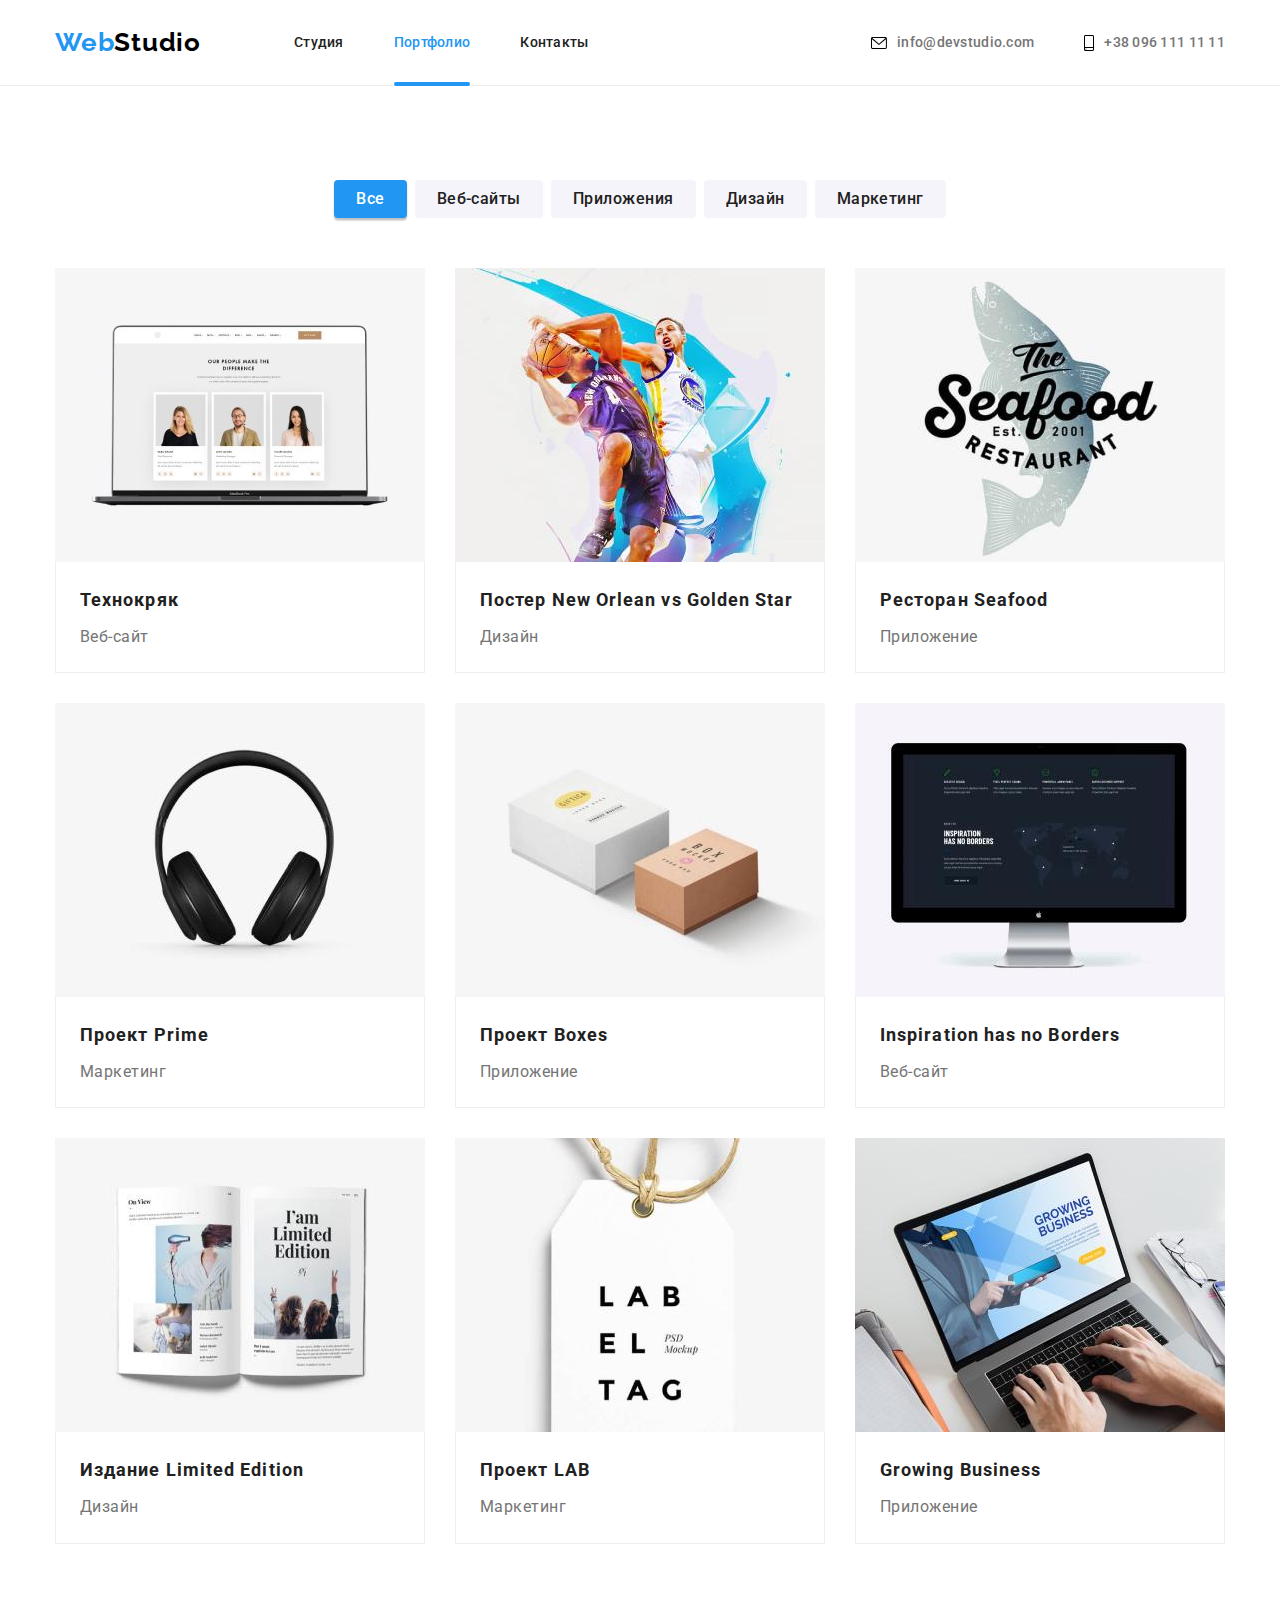
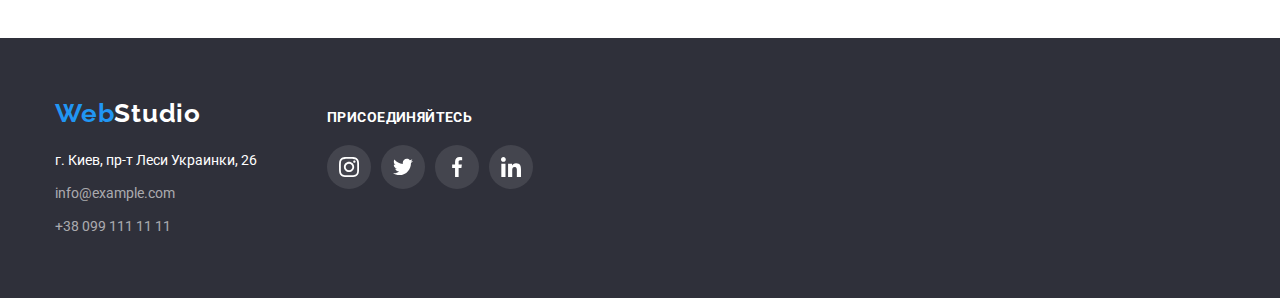
==== portfolio.html @ ec4bdf56 "копіює файли з попереднього репозиторію" ====
<!DOCTYPE html>
<html lang="ru">

<head>
  <meta charset="UTF-8" />
  <meta http-equiv="X-UA-Compatible" content="IE=edge" />
  <meta name="viewport" content="width=device-width, initial-scale=1.0" />
  <title>WebStudio</title>
  <link rel="preconnect" href="https://fonts.googleapis.com">
  <link rel="preconnect" href="https://fonts.gstatic.com" crossorigin>
  <link href="https://fonts.googleapis.com/css2?family=Raleway:wght@700&family=Roboto:wght@400;500;700;900&display=swap"
    rel="stylesheet">
  <link rel="stylesheet" href="https://cdnjs.cloudflare.com/ajax/libs/modern-normalize/1.1.0/modern-normalize.min.css">
  <link rel="stylesheet" href="./css/styles.css">

</head>

<body>
  <!-- header -->
  <header class="header">
    <div class="container">
      <a href="" class="logo link">Web<span class="header-modifier-logo">Studio</span></a>
      <nav>
        <ul class="nav list">
          <li class="list-item"><a href="./index.html" class="nav-item link">Студия</a></li>
          <li class="list-item"><a href="./portfolio.html" class="nav-item active link">Портфолио</a></li>
          <li class="list-item"><a href="" class="nav-item  link">Контакты</a></li>
        </ul>
      </nav>

      <ul class="nav-inner list">
        <li class="list-item"><a href="mailto:info@devstudio.com" class="nav-inner-item  link">
            <svg class="nav-inner-icon icon-envelope" width="16px" height="12px">
              <use href="./images/icons.svg#icon-envelope"></use>
            </svg>
            info@devstudio.com</a>
        </li>
        <li class="list-item"><a href="tel:+380961111111" class="nav-inner-item  link">
            <svg class="nav-inner-icon icon-smartphone" width="10px" height="16px">
              <use href="./images/icons.svg#icon-smartphone"></use>
            </svg>
            +38 096 111 11 11</a></li>
      </ul>
    </div>
  </header>

  <main>
    <!-- portfolio -->
    <section class="portfolio section">
      <div class="container">
        <h1 class="title visually-hidden">Портфолио</h1>
        <ul class="menu list">
          <li class="list-item"><button type="button" class="menu-button active">Все</button></li>
          <li class="list-item"><button type="button" class="menu-button">Веб-сайты</button></li>
          <li class="list-item"><button type="button" class="menu-button">Приложения</button></li>
          <li class="list-item"><button type="button" class="menu-button">Дизайн</button></li>
          <li class="list-item"><button type="button" class="menu-button">Маркетинг</button></li>
        </ul>

        <ul class="projects list">
          <li class="list-item">
            <a href="" class="project-link link">
              <div class="project-overlay-wraper">
                <img src="./images/technocrack.jpg" alt="на экране ноутбука вебсайт" width="370">
                <p class="project-overlay">Ресурс предлагает комплексные предложения с разным уровнем функционала и
                  сервисов. Все это позволит
                  посетителю получить
                  исчерпывающие сведения о компании или частном лице.</p>
              </div>
              <div class="projects-content">
                <h2 class="project-title">Технокряк</h2>
                <p class="project-paragraph">Веб-сайт</p>
              </div>
            </a>

          </li>
          <li class="list-item">
            <a href="" class="project-link link">
              <div class="project-overlay-wraper">
                <img src="./images/poster-new-orl.jpg" alt="постер с изображением баскетболистов" width="370">
                <p class="project-overlay">Ресурс предлагает комплексные предложения с разным уровнем функционала и
                  сервисов. Все это позволит
                  посетителю получить
                  исчерпывающие сведения о компании или частном лице.</p>
              </div>
              <div class="projects-content">
                <h2 class="project-title">Постер New Orlean vs Golden Star</h2>
                <p class="project-paragraph">Дизайн</p>
              </div>
            </a>
          </li>
          <li class="list-item">
            <a href="" class="project-link link">
              <div class="project-overlay-wraper">
                <img src="./images/restaurant-seafood.jpg" alt="логотип ресторана" width="370">
                <p class="project-overlay">Ресурс предлагает комплексные предложения с разным уровнем функционала и
                  сервисов. Все это позволит
                  посетителю получить
                  исчерпывающие сведения о компании или частном лице.</p>
              </div>
              <div class="projects-content">
                <h2 class="project-title">Ресторан Seafood</h2>
                <p class="project-paragraph">Приложение</p>

              </div>
            </a>
          </li>
          <li class="list-item">
            <a href="" class="project-link link">
              <div class="project-overlay-wraper">
                <img src="./images/project-prime.jpg" alt="наушники" width="370">
                <p class="project-overlay">Ресурс предлагает комплексные предложения с разным уровнем функционала и
                  сервисов. Все это позволит
                  посетителю получить
                  исчерпывающие сведения о компании или частном лице.</p>
              </div>
              <div class="projects-content">
                <h2 class="project-title">Проект Prime</h2>
                <p class="project-paragraph">Маркетинг</p>
              </div>
            </a>
          </li>
          <li class="list-item">
            <a href="" class="project-link link">
              <div class="project-overlay-wraper">
                <img src="./images/project-boxes.jpg" alt="две коробки" width="370">
                <p class="project-overlay">Ресурс предлагает комплексные предложения с разным уровнем функционала и
                  сервисов. Все это позволит
                  посетителю получить
                  исчерпывающие сведения о компании или частном лице.</p>
              </div>
              <div class="projects-content">
                <h2 class="project-title">Проект Boxes</h2>
                <p class="project-paragraph">Приложение</p>
              </div>
            </a>
          </li>
          <li class="list-item">
            <a href="" class="project-link link">
              <div class="project-overlay-wraper">
                <img src="./images/inspiration.jpg" alt="вебсайт на экране монитора" width="370">
                <p class="project-overlay">Ресурс предлагает комплексные предложения с разным уровнем функционала и
                  сервисов. Все это позволит
                  посетителю получить
                  исчерпывающие сведения о компании или частном лице.</p>
              </div>
              <div class="projects-content">
                <h2 class="project-title">Inspiration has no Borders</h2>
                <p class="project-paragraph">Веб-сайт</p>
              </div>
            </a>
          </li>
          <li class="list-item">
            <a href="" class="project-link link">
              <div class="project-overlay-wraper">
                <img src="./images/limited-edition.jpg" alt="развертка журнала" width="370">
                <p class="project-overlay">Ресурс предлагает комплексные предложения с разным уровнем функционала и
                  сервисов. Все это позволит
                  посетителю получить
                  исчерпывающие сведения о компании или частном лице.</p>
              </div>
              <div class="projects-content">
                <h2 class="project-title">Издание Limited Edition</h2>
                <p class="project-paragraph">Дизайн</p>
              </div>
            </a>
          </li>
          <li class="list-item">
            <a href="" class="project-link link">
              <div class="project-overlay-wraper">
                <img src="./images/project-lab.jpg" alt="бирка" width="370">
                <p class="project-overlay">Ресурс предлагает комплексные предложения с разным уровнем функционала и
                  сервисов. Все это позволит
                  посетителю получить
                  исчерпывающие сведения о компании или частном лице.</p>
              </div>
              <div class="projects-content">
                <h2 class="project-title">Проект LAB</h2>
                <p class="project-paragraph">Маркетинг</p>
              </div>
            </a>
          </li>
          <li class="list-item">
            <a href="" class="project-link link">
              <div class="project-overlay-wraper">
                <img src="./images/growing-business.jpg" alt="человек печатает на лэптопе" width="370">
                <p class="project-overlay">Ресурс предлагает комплексные предложения с разным уровнем функционала и
                  сервисов. Все это позволит
                  посетителю получить
                  исчерпывающие сведения о компании или частном лице.</p>
              </div>
              <div class="projects-content">
                <h2 class="project-title">Growing Business</h2>
                <p class="project-paragraph">Приложение</p>
              </div>
            </a>
          </li>
        </ul>
      </div>

    </section>
  </main>

  <!-- footer  -->
  <footer class="footer">
    <div class="container">
      <div>
        <a href="" class="footer-logo link">Web<span class="footer-modifier-logo">Studio</span></a>
        <address>
          <ul class="footer-list list">
            <li class="list-item">
              <a href="https://goo.gl/maps/eR7fZNgkEcZo2k5L9" target="_blank" class="footer-addres link">г. Киев,
                пр-т
                Леси
                Украинки, 26</a>
            </li>

            <li class="list-item">
              <a href="mailto:info@example.com" class="footer-mail link">info@example.com</a>
            </li>

            <li class="list-item">
              <a href="tel:+380991111111" class="footer-tel link">+38 099 111 11 11</a>
            </li>
          </ul>
        </address>
      </div>
      <div class="footer-follow">
        <p class="footer-follow-paragraph">присоединяйтесь</p>
        <ul class="footer-follow-list list">
          <li class="footer-follow-item"><a class="follow-link" href="">
              <svg class="footer-icon" height="20px" width="20px">
                <use href="./images/icons.svg#icon-instagram"></use>
              </svg>
            </a>
          </li>
          <li class="footer-follow-item"><a class="follow-link" href="">
              <svg class="footer-icon" height="20px" width="20px">
                <use href="./images/icons.svg#icon-twitter"></use>
              </svg>
            </a>
          </li>
          <li class="footer-follow-item"><a class="follow-link" href="">
              <svg class="footer-icon" height="20px" width="20px">
                <use href="./images/icons.svg#icon-facebook"></use>
              </svg>
            </a>
          </li>
          <li class="footer-follow-item"><a class="follow-link" href="">
              <svg class="footer-icon" height="20px" width="20px">
                <use href="./images/icons.svg#icon-linkedin"></use>
              </svg>
            </a>
          </li>
        </ul>
      </div>
    </div>
  </footer>
</body>

</html>
---- css/styles.css ----
:root {
  --header-color: #212121;
  --logo-color: #000000;
  --basic-white-color: #ffffff;
  --secondary-white-color: rgba(255, 255, 255, 0.6);
  --text-color: #757575;
  --accent-color: #2196f3;
  --background-overlay: rgba(33, 150, 243, 0.9);
  --backdrop: rgba(0, 0, 0, 0.2);
  --work-beckground: rgba(47, 48, 58, 0.8);

  --dark-background-color: #2f303a;
  --light-background-color: #ececec;
  --gray-background: #f5f4fa;
  --border-color: #eeeeee;

  --icon-color: #AFB1B8;
  --footer-icon-bg: rgba(255, 255, 255, 0.1);

  --box-shadow: 0px 1px 3px rgba(0, 0, 0, 0.12), 0px 1px 1px rgba(0, 0, 0, 0.14), 0px 2px 1px rgba(0, 0, 0, 0.2);
  --border-radius: 0px 0px 4px 4px;
  --button-shadow: 0px 3px 1px rgba(0, 0, 0, 0.1), 0px 1px 2px rgba(0, 0, 0, 0.08), 0px 2px 2px rgba(0, 0, 0, 0.12);

  --img-gap: 30px;

  --raleway: "Raleway", sans-serif;
  --roboto: "Roboto", sans-serif;
}

body {
  background-color: var(--basic-white-color);
  color: var(--text-color);
  font-family: var(--roboto);
}

h1,
h2,
h3,
p,
ul {
  margin: 0;
  padding: 0;
}

img {
  display: block;
  max-width: 100%;
  height: auto;
}

.link {
  list-style-type: none;
  text-decoration: none;
}

.visually-hidden {
  position: absolute;
  white-space: nowrap;
  width: 1px;
  height: 1px;
  overflow: hidden;
  border: 0;
  padding: 0;
  clip: rect(0 0 0 0);
  clip-path: inset(50%);
  margin: -1px;
}

.list {
  list-style-type: none;
}

.container {
  width: 1200px;
  margin-left: auto;
  margin-right: auto;
  padding-right: 15px;
  padding-left: 15px;
  /* outline: 2px solid tomato; */
}

.section {
  padding-top: 94px;
  padding-bottom: 94px;
}

/*----------------HEADER----------------------*/

.header > .container {
  display: flex;
  align-items: center;
}

.header {
  border-bottom: 1px solid var(--light-background-color);
  background-color: var(--basic-white-color);
  /* background-color: teal; */
}

.logo {
  margin-right: 93px;
  padding-top: 24px;
  padding-bottom: 24px;
  color: var(--accent-color);
  font-family: var(--raleway);
  font-weight: 700;
  font-size: 26px;
  line-height: 1.2;
  letter-spacing: 0.03em;
}

.header-modifier-logo {
  color: var(--logo-color);
}

.nav,
.nav-inner {
  display: flex;
  font-weight: 500;
  font-size: 14px;
  line-height: 1.5;
  letter-spacing: 0.02em;
}

.nav > .list-item:not(:last-child) {
  margin-right: 50px;
}

.nav-inner {
  margin-left: auto;
}

.nav-inner > .list-item:not(:last-child) {
  margin-right: 50px;
}

.nav-item {
  color: var(--header-color);
  display: block;
  padding-top: 32px;
  padding-bottom: 32px;

  transition-property: color;
  transition-duration: 250ms;
  transition-timing-function: cubic-bezier(0.4, 0, 0.2, 1);
}

.nav-inner-item {
  color: var(--text-color);
  display: flex;
  align-items: center;
  padding-top: 32px;
  padding-bottom: 32px;

  transition-property: color;
  transition-duration: 250ms;
  transition-timing-function: cubic-bezier(0.4, 0, 0.2, 1);
}

.nav-inner-icon {
  margin-right: 10px;

  transition-property: fill;
  transition-duration: 250ms;
  transition-timing-function: cubic-bezier(0.4, 0, 0.2, 1);
}

.nav-item:hover,
.nav-item:focus,
.nav-inner-item:hover,
.nav-inner-item:focus {
  color: var(--accent-color);
}

.nav-inner-item:hover .nav-inner-icon,
.nav-inner-item:focus .nav-inner-icon {
  fill: var(--accent-color);
}

.nav-item.active {
  color: var(--accent-color);
}

.nav .list-item {
  position: relative;
}

.nav-item.active::after {
  position: absolute;
  content: '';
  display: block;
  width: 100%;
  height: 4px;
  border-radius: 2px;
  background-color: var(--accent-color);
  bottom: 0;
  left: 0;
  transform: translateY(1px);
}


/*-----------------------HERO-------------------*/

.hero {
  background-color: var(--dark-background-color);
  background-image:
  linear-gradient(rgba(47, 48, 58, 0.4),
    rgba(47, 48, 58, 0.4)),
    url(../images/hero-img.jpg);
  background-repeat: no-repeat;
  background-position: center;
  background-size: cover;
  max-width: 1600px;
  margin: 0 auto;
  padding-top: 200px;
  padding-bottom: 200px;  
}

.hero-title {
  margin-right: auto;
  margin-left: auto;
  margin-bottom: 30px;
  width: 696px;
  color: var(--basic-white-color);
  font-weight: 900;
  font-size: 44px;
  line-height: 1.4;
  text-transform: uppercase;
  text-align: center;
  letter-spacing: 0.06em;
}

.hero-button {
  display: block;
  margin-right: auto;
  margin-left: auto;
  padding: 10px 32px;
  border-radius: 4px;
  min-width: 200px;
  border: 0ch;
  background-color: var(--accent-color);
  color: var(--basic-white-color);
  font-family: inherit;
  font-weight: 700;
  font-size: 16px;
  line-height: 1.9;
  text-align: center;
  letter-spacing: 0.06em;
}

.hero-button:focus,
.hero-button:hover {
  cursor: pointer;
}

/* -----------------SPECIFICS-------------------- */

.specifics-thumb {
  background-color: var(--gray-background);
  border-radius: 4px;
  height: 120px;
  width: 270px;
  margin-bottom: 30px;
  display: flex;
  justify-content: center;
  align-items: center;
}

.specifics-list {
  display: flex;
  margin-right: calc(-1 * var(--img-gap));
}

.specifics-list > .list-item {
  flex-basis: calc(100% / 4 - var(--img-gap));
  margin-right: var(--img-gap);
}

.specifics-title {
  margin-bottom: 10px;
  color: var(--header-color);
  font-weight: 700;
  font-size: 14px;
  line-height: 1.4;
  text-transform: uppercase;
  letter-spacing: 0.03em;
}

.specifics-paragraph {
  font-size: 14px;
  line-height: 1.7;
  letter-spacing: 0.03em;
}

/*-------------------WORK----------------- */
.work.section {
  padding-top: 0;
}

.work-title {
  margin-bottom: 50px;
  color: var(--header-color);
  font-style: normal;
  font-weight: 700;
  font-size: 36px;
  line-height: 1.2;
  text-align: center;
  letter-spacing: 0.03em;
}

.work-list {
  display: flex;
  margin-right: calc(-1 * var(--img-gap));
}

.work-list > .list-item {
  flex-basis: calc(100% / 3 - var(--img-gap));
  margin-right: var(--img-gap);
}

.work-list-wrap {
  position: relative;
}

.work-pharagraph {
  position: absolute;
  bottom: 0;
  left: 0;
  width: 100%;
  height: 70px;

  display: flex;
  justify-content: center;
  align-items: center;
  
  font-weight: 700;
  font-size: 14px;
  line-height: 1.14;
  text-align: center;
  letter-spacing: 0.03em;
  text-transform: uppercase;
  color: var(--basic-white-color);
  background-color: var(--work-beckground) ;
}

/*----------------TEAM---------------------*/
.team {
  background-color: var(--gray-background);
}

.team-title {
  margin-bottom: 50px;
  font-weight: 700;
  font-size: 36px;
  line-height: 42px;
  text-align: center;
  letter-spacing: 0.03em;
  color: var(--header-color);
}

.team-list {
  display: flex;
  margin-right: calc(-1 * var(--img-gap));
}

.team-list > .list-item {
  flex-basis: calc(100% / 4 - var(--img-gap));
  margin-right: var(--img-gap);
  background-color: var(--basic-white-color);
  border-radius: 0px 0px 4px 4px;
  box-shadow: var(--box-shadow);
}

.team-item {
  padding: 30px;
}

.team-name {
  margin-bottom: 10px;
  color: var(--header-color);
  font-weight: 500;
  font-size: 16px;
  line-height: 1.2;
  text-align: center;
  letter-spacing: 0.03em;
}

.team-paragraph {
  font-size: 16px;
  line-height: 1.2;
  text-align: center;
  letter-spacing: 0.03em;
  margin-bottom: 16px;
}

.team-follow {
  display: flex;
  justify-content: space-between;
}

.follow-link {
  display: flex;
  justify-content: center;
  align-items: center;
  width: 44px;
  height: 44px;
  border-radius: 50%;
  background-color: var(--basic-white-color);
  color: var(--icon-color);

  transition-property: background-color;
  transition-duration: 250ms;
  transition-timing-function: cubic-bezier(0.4, 0, 0.2, 1);
}

.team-icon {
  fill: currentColor;
}

.team-follow-item>.follow-link:hover,
.team-follow-item>.follow-link:focus {
  background-color: var(--accent-color);
  color: var(--basic-white-color);
}

/*------------------CLIENTS---------------------*/

.clients-title {
  font-weight: 700;
  font-size: 36px;
  line-height: 42px;
  text-align: center;
  letter-spacing: 0.03em;
  color: var(--header-color);
  margin-bottom: 50px;
}

.clients-list {
  display: flex;
  margin-right: calc(-1 * var(--img-gap));
}

.clients-item {
  flex-basis: calc(100% / 6 - var(--img-gap));
  margin-right: var(--img-gap);
}

.clients-link {
  display: flex;
  justify-content: center;
  align-items: center;
  width: 170px; 
  height: 92px;
  border: 1px solid #AFB1B8;
  border-radius: 4px;
  background-color: var(--basic-white-color);
  color: var(--icon-color);

  transition-property: border-color, color;
  transition-duration: 250ms;
  transition-timing-function: cubic-bezier(0.4, 0, 0.2, 1);;
}

.clients-icon {
  fill: currentColor;
}

.clients-link:hover,
.clients-link:focus {
  border-color: var(--accent-color);
  color: var(--accent-color);
}

/*------------------FOOTER-------------------*/
.footer {
  padding-top: 60px;
  padding-bottom: 60px;
  background-color: var(--dark-background-color);
}

.footer .container {
  align-items: baseline;
  display: flex;
}

.footer-logo {
  display: inline-block;
  margin-bottom: 20px;
  color: var(--accent-color);
  font-family: var(--raleway);
  font-weight: 700;
  font-size: 26px;
  line-height: 1.2;
  letter-spacing: 0.03em;
}

.footer-modifier-logo {
  color: var(--basic-white-color);
}

.footer-list {
  font-style: normal;
  font-size: 14px;
  line-height: 1.7;
}

.footer-list > .list-item:not(:last-child) {
  margin-bottom: 9px;
}

.footer-addres {
  color: var(--basic-white-color);

  transition: color 250ms cubic-bezier(0.4, 0, 0.2, 1);
}

.footer-mail,
.footer-tel {
  color: var(--secondary-white-color);

  transition: color 250ms cubic-bezier(0.4, 0, 0.2, 1);
}

.footer-mail:hover,
.footer-tel:hover,
.footer-addres:hover,
.footer-mail:focus,
.footer-tel:focus,
.footer-addres:focus {
  color: var(--accent-color);
}

.footer-follow {
  margin-left: 70px;
}

.footer-follow-paragraph {  
  margin-bottom: 20px;
  font-weight: 700;
  font-size: 14px;
  line-height: 16px;
  letter-spacing: 0.03em;
  text-transform: uppercase;
  color: var(--basic-white-color);
}

.footer-follow-list {
  display: flex;
}

.footer-follow-item:not(:last-child) {
  margin-right: 10px;
}

.footer-follow-item>.follow-link {
  background-color: var(--footer-icon-bg);
  fill: var(--basic-white-color);
}

.footer-follow-item>.follow-link:hover,
.footer-follow-item>.follow-link:focus {
  background-color: var(--accent-color);
}



/*--------------PORTFOLIO---------------*/

/*-------------------MENU------------------*/

.menu {
  display: flex;
  margin-bottom: 50px;
  justify-content: center;
}

.menu > .list-item:not(:last-child) {
  margin-right: 8px;
}

.menu-button {
  padding: 6px 22px;
  border-radius: 4px;
  border: 0;
  font-family: inherit;
  background-color: var(--gray-background);
  color: var(--header-color);
  font-weight: 500;
  font-size: 16px;
  line-height: 1.6;
  text-align: center;
  cursor: pointer;
  letter-spacing: 0.03em;

  transition-property: background-color, color, box-shadow;
  transition-duration: 250ms;
  transition-timing-function: cubic-bezier(0.4, 0, 0.2, 1);
}

.menu-button:hover,
.menu-button:focus {
  background-color: var(--accent-color);
  color: var(--basic-white-color);
  box-shadow: var(--button-shadow);
}

.menu-button.active {
  background-color: var(--accent-color);
  color: var(--basic-white-color);
  box-shadow: var(--button-shadow);
}

/*---------------------PROJECTS------------------*/
.projects {
  display: flex;
  flex-wrap: wrap;
  margin-left: calc(-1 * var(--img-gap));
  margin-top: calc(-1 * var(--img-gap));
}

.projects > .list-item {
  flex-basis: calc(100% / 3 - var(--img-gap));
  margin-left: var(--img-gap);
  margin-top: var(--img-gap);
}

.projects-content {
  padding: 20px 24px;
  background: var(--basic-white-color);
  border: 1px solid var(--border-color);
  border-top: 0;
}

.project-title {
  margin-bottom: 4px;
  color: var(--header-color);
  font-size: 18px;
  line-height: 2;
  letter-spacing: 0.06em;
}

.project-paragraph {
  font-size: 16px;
  line-height: 1.9;
  letter-spacing: 0.03em;
  color: var(--text-color);
}

.project-link {
  display: block;
  transition-property: box-shadow;
  transition-duration: 250ms;
  transition-timing-function: cubic-bezier(0.4, 0, 0.2, 1);
}

.project-link:hover,
.project-link:focus {
  box-shadow: 0px 1px 1px rgba(0, 0, 0, 0.12),
  0px 4px 4px rgba(0, 0, 0, 0.06),
  1px 4px 6px rgba(0, 0, 0, 0.16);
}

.project-overlay-wraper {
  position: relative;
  overflow: hidden;
}

.project-overlay {
  position: absolute;

  top: 0;
  left: 0;

  transform: translateY(100%);

  width: 100%;
  height: 100%;

  padding: 63px 24px;
  background-color: var(--background-overlay) ;
  color: var(--basic-white-color);
  font-size: 18px;
  line-height: 1.56;
  letter-spacing: 0.03em;

    transition-property: transform;
    transition-duration: 250ms;
    transition-timing-function: cubic-bezier(0.4, 0, 0.2, 1);
}

.project-link:hover .project-overlay,
.project-link:focus .project-overlay {
  transform: translateY(0);
}


/*-------------------- MODAL-------------- */

.backdrop {
  position: fixed;
  width: 100vw;
  height: 100vh;
  top: 0;
  left: 0;
  background-color: var(--backdrop);

  transition-property: opacity, visibility;
  transition-duration: 250ms;
  transition-timing-function: cubic-bezier(0.4, 0, 0.2, 1);
}

.backdrop.is-hidden {
  visibility: hidden;
  opacity: 0;
  pointer-events: none;  
} 

.backdrop.is-hidden .modal {
  transform:translate(-50%, -50%) scale(1.5);
  
}

.modal {
  position: absolute;
  top: 50%;
  left: 50%;
  transform: translate(-50%, -50%);
  min-width: 528px;
  min-height: 581px;
  background: var(--basic-white-color);
  box-shadow: var(--box-shadow);
  border-radius: 4px;

  transition-property: transform;
  transition-duration: 250ms;
  transition-timing-function: cubic-bezier(0.4, 0, 0.2, 1);
}

.modal-icon {
  position: absolute;
  top: 8px;
  right: 8px;
  display: flex;
  justify-content: center;
  align-items: center;
  width: 30px;
  height: 30px;
  border-radius: 50%;
  background-color: transparent;
  border: 2px solid rgba(0, 0, 0, 0.1);
  color: var(--accent-color);

  transition-property: border-color;
  transition-duration: 250ms;
  transition-timing-function: cubic-bezier(0.4, 0, 0.2, 1);
}

.icon-close {
  transition-property: fill, transform;
  transition-duration: 250ms;
  transition-timing-function: cubic-bezier(0.4, 0, 0.2, 1);
}

.modal-icon:hover,
.modal-icon:focus {
  border-color: var(--accent-color);
}

.modal-icon:hover .icon-close,
.modal-icon:focus .icon-close {
  fill: var(--accent-color);
  transform: rotate(90deg);
}
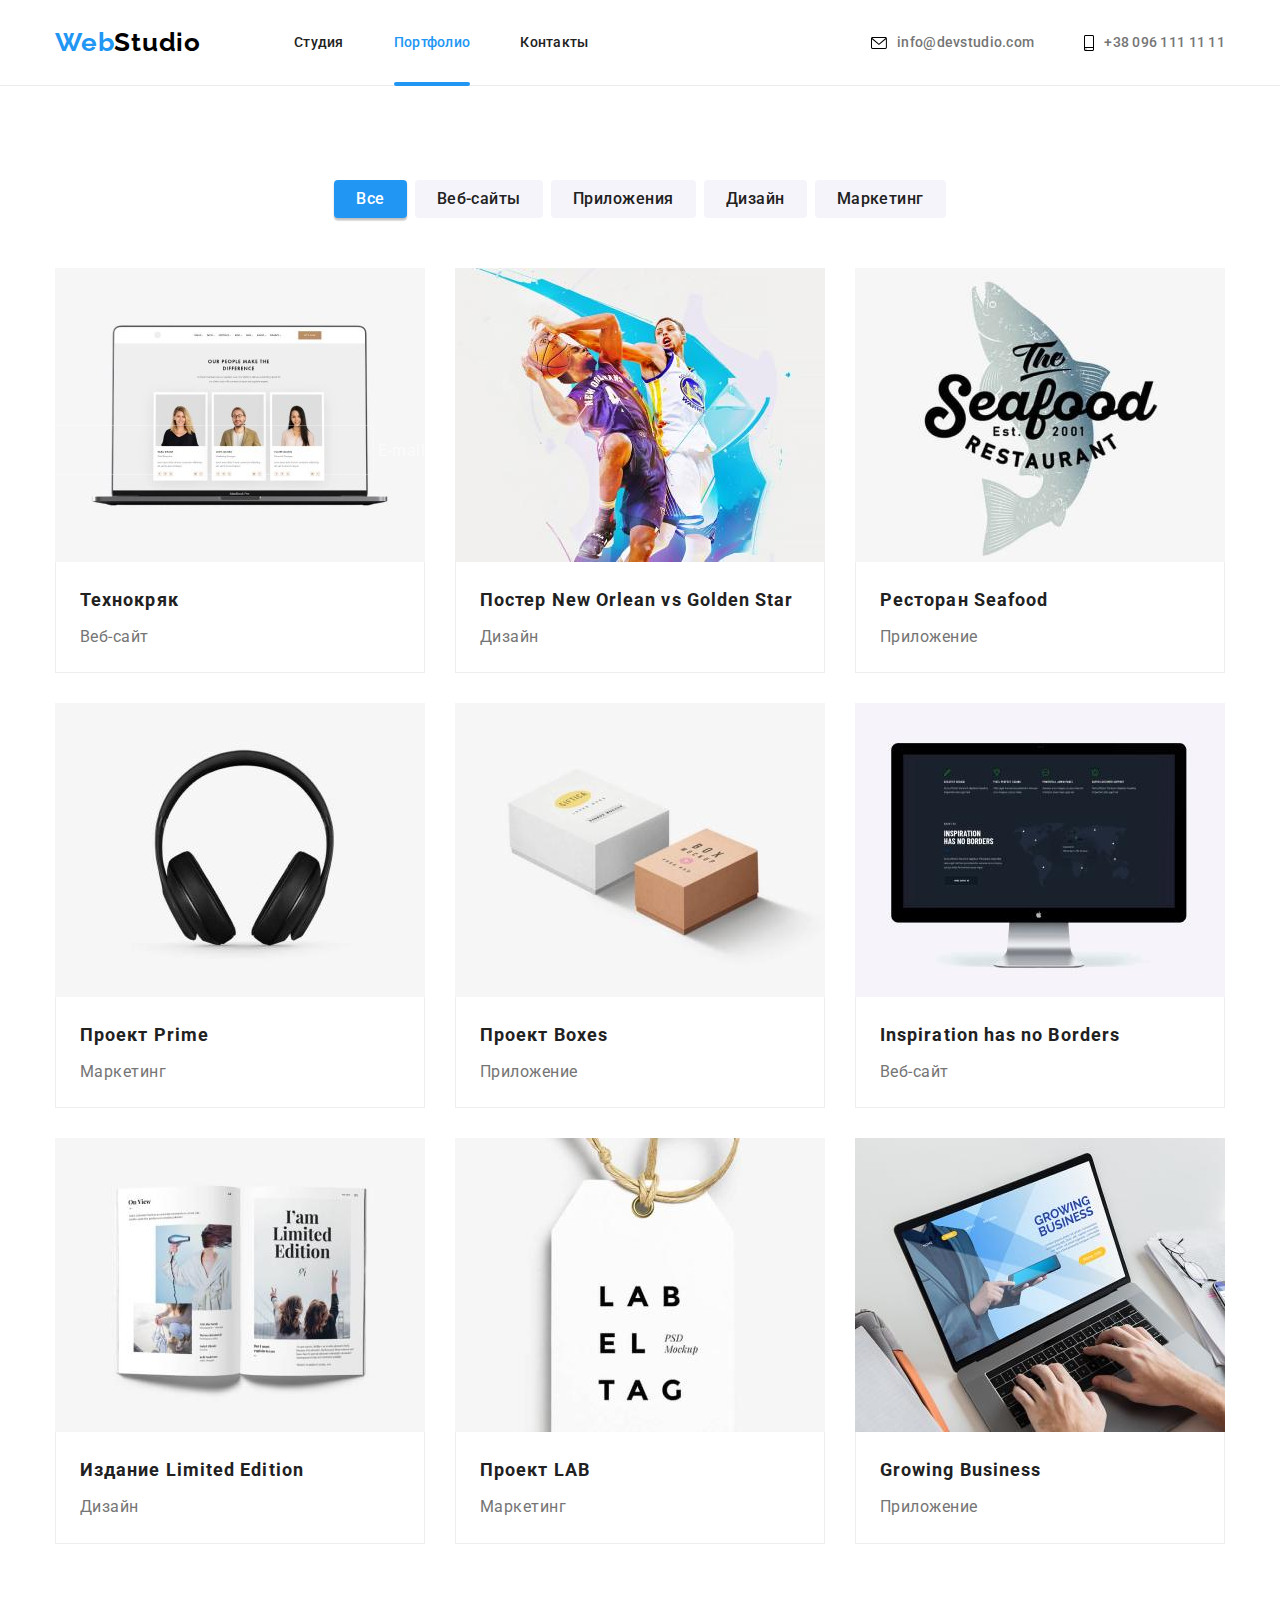
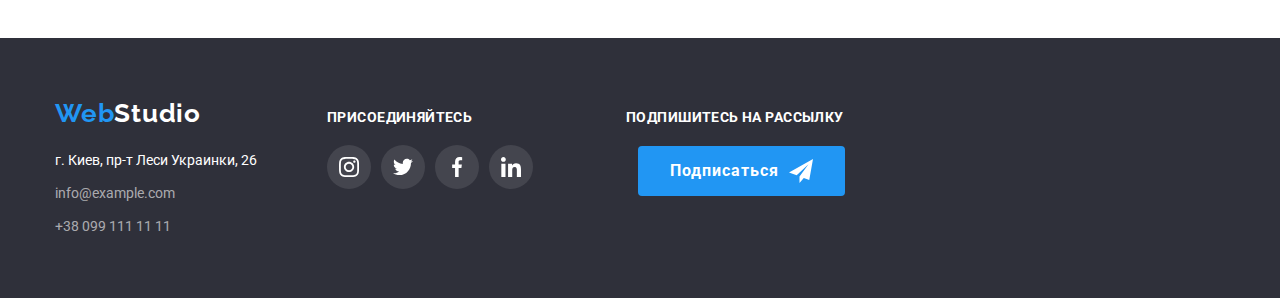
==== commit 0728c9e5: "додає розмітку форм, задає формам стилі" ====
--- a/portfolio.html
+++ b/portfolio.html
@@ -254,6 +254,19 @@
           </li>
         </ul>
       </div>
+
+      <form action="#" class="subscribe">
+        <b class="subscribe-title">Подпишитесь на рассылку</b>
+        <label class="subscribe-label">
+          <input type="email" name="user-email" class="subscribe-input" placeholder=" " required>
+          <span class="subscribe-text">E-mail</span>
+        </label>
+        <button class="subscribe-button button" type="submit">Подписаться
+          <svg class="icon-send">
+            <use href="./images/icons.svg#icon-send" width="24px" height="24px"></use>
+          </svg>
+        </button>
+      </form>
     </div>
   </footer>
 </body>
--- a/css/styles.css
+++ b/css/styles.css
@@ -230,8 +230,7 @@
   letter-spacing: 0.06em;
 }
 
-.hero-button {
-  display: block;
+.button {
   margin-right: auto;
   margin-left: auto;
   padding: 10px 32px;
@@ -247,9 +246,12 @@
   text-align: center;
   letter-spacing: 0.06em;
 }
-
-.hero-button:focus,
-.hero-button:hover {
+.hero-button {
+  display: block  
+}
+
+.button:focus,
+.button:hover {
   cursor: pointer;
 }
 
@@ -560,6 +562,90 @@
 .footer-follow-item>.follow-link:hover,
 .footer-follow-item>.follow-link:focus {
   background-color: var(--accent-color);
+}
+
+/* ---------------------SUBSCRIBE-------------------- */
+
+.subscribe {
+  margin-left: 93px;
+}
+
+.subscribe-title {
+  display: block;
+  margin-bottom: 20px;
+  font-size: 14px;
+  line-height: 1.14;
+  letter-spacing: 0.03em;
+  text-transform: uppercase;  
+  color: var(--basic-white-color)
+}
+
+.subscribe-filed {
+  position: relative;
+  display: inline-block;
+} 
+
+.subscribe-input {
+  
+  width: 358px;
+  height: 50px;
+
+  padding-left: 16px;
+  color: var(--basic-white-color);
+
+  background-color: transparent;
+    
+  border: 1px solid rgba(255, 255, 255, 0.3);
+  border-radius: 4px;
+  outline: transparent;
+
+  transition: border-color 250ms cubic-bezier(0.4, 0, 0.2, 1);
+}
+
+.subscribe-label {
+  position: absolute;
+  top: 50%;
+  left: 16px;
+  transform: translateY(-50%);
+
+  font-size: 16px;
+  line-height: 1.25;
+  letter-spacing: 0.03em;
+  
+  color: var(--secondary-white-color);
+  
+  transition: transform 250ms cubic-bezier(0.4, 0, 0.2, 1);
+}
+
+.subscribe-button {
+  display: inline-flex;
+  align-items: center;
+  font-size: 16px;
+  line-height: 1.9;
+  text-align: center;
+  letter-spacing: 0.06em;
+  margin-left: 12px;
+}
+
+.icon-send {
+  margin-left: 10px;
+  width: 24px;
+  height: 24px;
+
+  fill: var(--basic-white-color);
+}
+
+.subscribe-input:focus + .subscribe-text,
+.subscribe-input:not(:placeholder-shown)+.subscribe-text {  
+  transform: translate(-65px, -50%) scale(0.8);
+}
+
+.subscribe-input:focus {
+  border-color: var(--accent-color);
+}
+
+.subscribe-input:not(:placeholder-shown) + .subscribe-text {
+  transform: translate(-65px, -50%) scale(0.8);
 }
 
 
@@ -708,12 +794,12 @@
   transition-duration: 250ms;
   transition-timing-function: cubic-bezier(0.4, 0, 0.2, 1);
 }
-
+/* 
 .backdrop.is-hidden {
   visibility: hidden;
   opacity: 0;
   pointer-events: none;  
-} 
+}  */
 
 .backdrop.is-hidden .modal {
   transform:translate(-50%, -50%) scale(1.5);
@@ -770,4 +856,79 @@
 .modal-icon:focus .icon-close {
   fill: var(--accent-color);
   transform: rotate(90deg);
-}+}
+
+.modal-contact {
+  display: flex;
+  flex-direction: column;
+  padding: 40px;
+}
+
+.modal-title{
+  margin-bottom: 12px;
+  font-size: 20px;
+  line-height: 1.15;
+  text-align: center;
+  letter-spacing: 0.03em;  
+  color: var(--header-color);
+}
+
+.modal-contact-filed {
+
+}
+
+.modal-contact-label {
+  font-size: 12px;
+  line-height: 1.16;
+  letter-spacing: 0.01em;  
+  color: var(--text-color);
+}
+
+.modal-contact-input {
+  margin-bottom: 10px;
+  width: 100%;
+  height: 40px;
+  border: 1px solid rgba(33, 33, 33, 0.2);
+  box-sizing: border-box;
+  border-radius: 4px;
+}
+
+.modal-contact-response {
+  
+  padding: 12px 16px;
+  width: 100%;
+  resize: none;
+  height: 120px;
+    
+  border: 1px solid rgba(33, 33, 33, 0.2);
+  box-sizing: border-box;
+  border-radius: 4px;
+}
+
+.modal-contact-response::placeholder {
+  font-size: 12px;
+  line-height: 14px;
+  letter-spacing: 0.01em;
+  
+  color: rgba(117, 117, 117, 0.5);
+}
+
+.modal-contact-agreement {
+  margin-top: 20px;
+  margin-bottom: 30px;
+}
+
+.modal-contact-button {
+
+}
+
+.agreement-text {
+  font-size: 14px;
+  line-height: 1.7;
+  letter-spacing: 0.03em;  
+  color: var(--text-color);
+}
+
+.agreement-link:link {
+  color: var(--accent-color);
+}
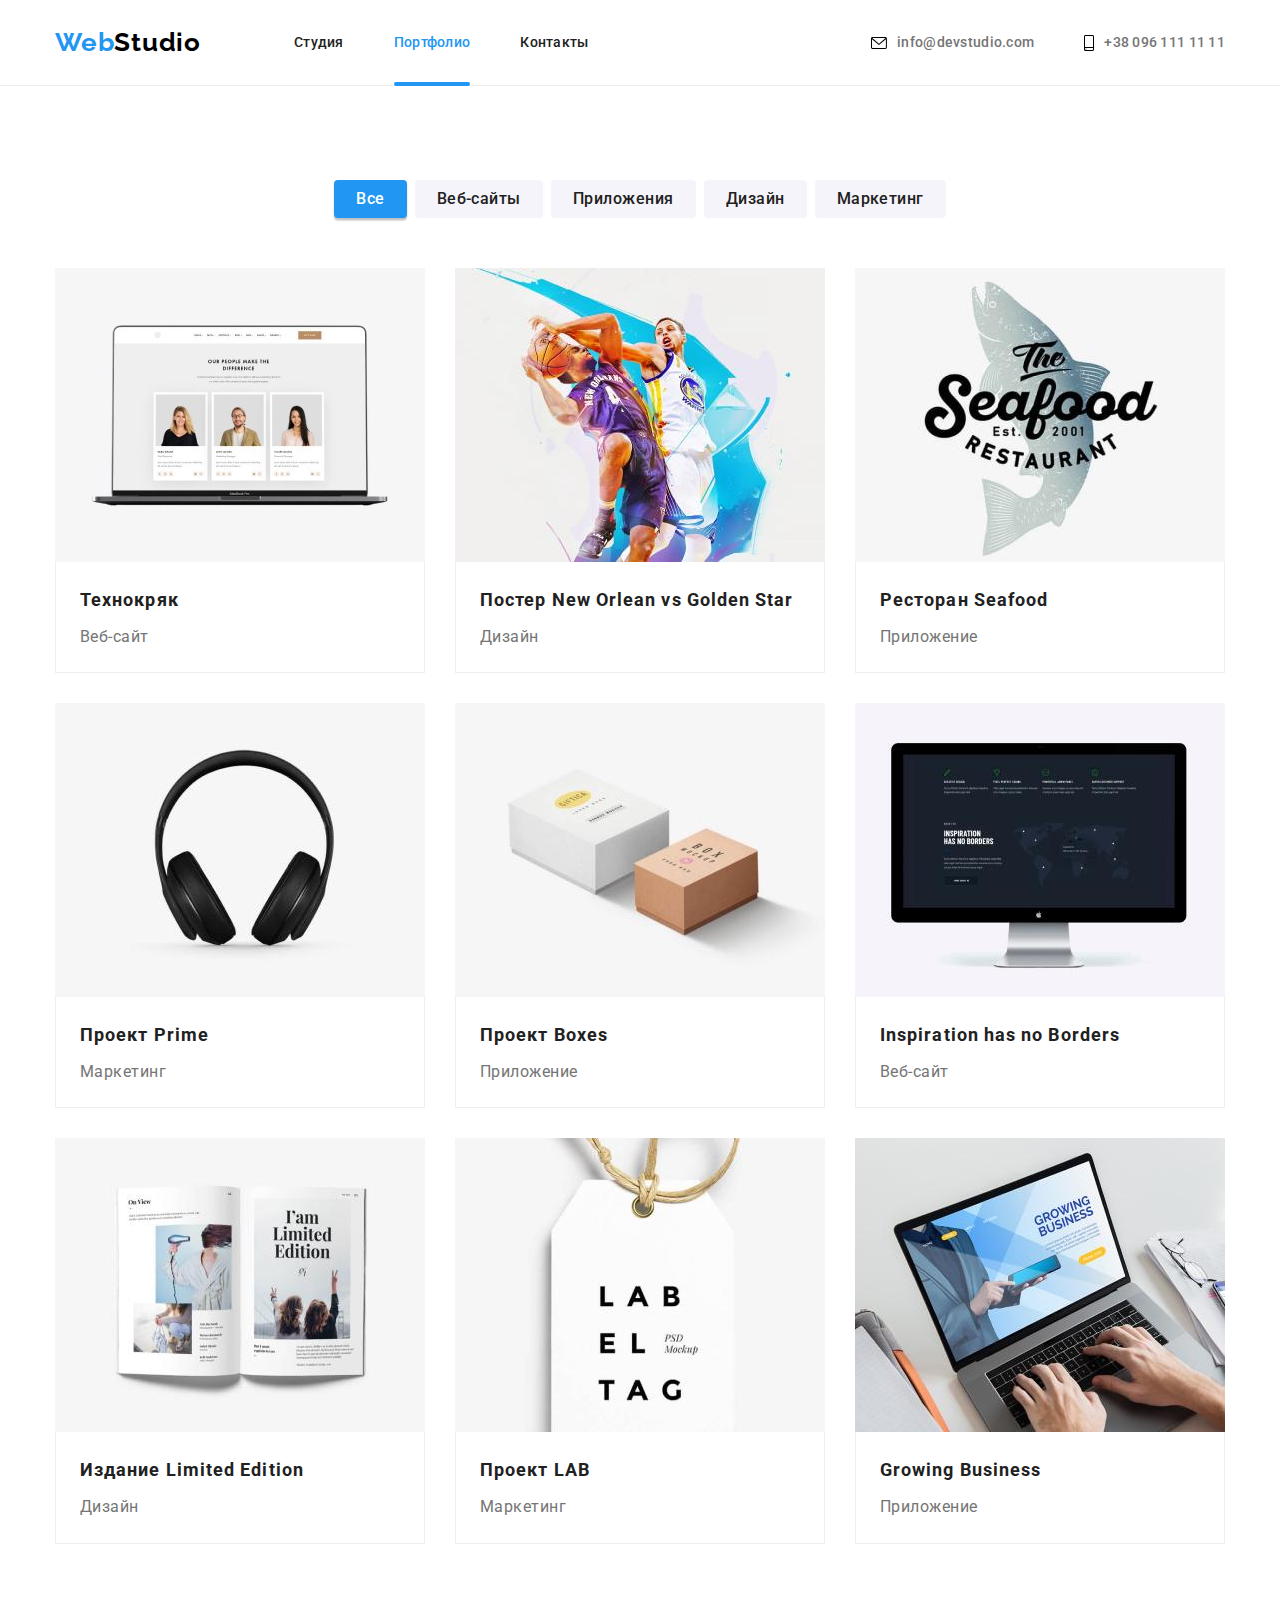
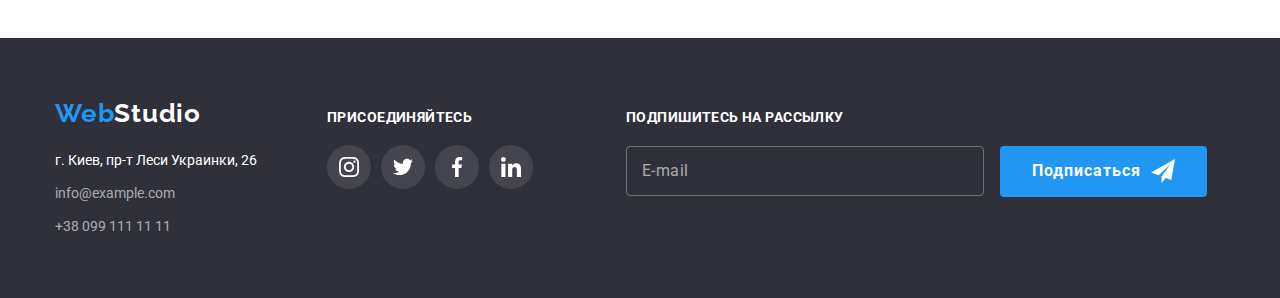
==== commit 1c158c08: "копіює розмітку футера в porfolio.html" ====
--- a/portfolio.html
+++ b/portfolio.html
@@ -257,16 +257,18 @@
 
       <form action="#" class="subscribe">
         <b class="subscribe-title">Подпишитесь на рассылку</b>
-        <label class="subscribe-label">
+        <label class="subscribe-filed">
           <input type="email" name="user-email" class="subscribe-input" placeholder=" " required>
-          <span class="subscribe-text">E-mail</span>
+          <span class="subscribe-label">E-mail</span>
         </label>
+
         <button class="subscribe-button button" type="submit">Подписаться
           <svg class="icon-send">
             <use href="./images/icons.svg#icon-send" width="24px" height="24px"></use>
           </svg>
         </button>
       </form>
+
     </div>
   </footer>
 </body>
--- a/css/styles.css
+++ b/css/styles.css
@@ -568,6 +568,7 @@
 
 .subscribe {
   margin-left: 93px;
+  flex-grow: 1;
 }
 
 .subscribe-title {
@@ -585,8 +586,7 @@
   display: inline-block;
 } 
 
-.subscribe-input {
-  
+.subscribe-input { 
   width: 358px;
   height: 50px;
 
@@ -635,8 +635,8 @@
   fill: var(--basic-white-color);
 }
 
-.subscribe-input:focus + .subscribe-text,
-.subscribe-input:not(:placeholder-shown)+.subscribe-text {  
+.subscribe-input:focus + .subscribe-label,
+.subscribe-input:not(:placeholder-shown)+.subscribe-label {  
   transform: translate(-65px, -50%) scale(0.8);
 }
 
@@ -794,12 +794,12 @@
   transition-duration: 250ms;
   transition-timing-function: cubic-bezier(0.4, 0, 0.2, 1);
 }
-/* 
+
 .backdrop.is-hidden {
   visibility: hidden;
   opacity: 0;
   pointer-events: none;  
-}  */
+} 
 
 .backdrop.is-hidden .modal {
   transform:translate(-50%, -50%) scale(1.5);
@@ -811,7 +811,7 @@
   top: 50%;
   left: 50%;
   transform: translate(-50%, -50%);
-  min-width: 528px;
+  width: 528px;
   min-height: 581px;
   background: var(--basic-white-color);
   box-shadow: var(--box-shadow);
@@ -859,12 +859,11 @@
 }
 
 .modal-contact {
-  display: flex;
-  flex-direction: column;
   padding: 40px;
 }
 
 .modal-title{
+  display: block;
   margin-bottom: 12px;
   font-size: 20px;
   line-height: 1.15;
@@ -874,7 +873,22 @@
 }
 
 .modal-contact-filed {
-
+  position: relative;
+  width: 100%;
+  display: block;
+  margin-bottom: 10px;
+}
+
+.contact-icon {
+  position: absolute;
+  top: 50%;
+  left: 12px; 
+  
+  transition: fill 250ms cubic-bezier(0.4, 0, 0.2, 1);
+}
+
+.modal-contact-input:focus + .contact-icon {
+  fill: var(--accent-color);
 }
 
 .modal-contact-label {
@@ -885,24 +899,38 @@
 }
 
 .modal-contact-input {
-  margin-bottom: 10px;
+  padding-left: 42px;
   width: 100%;
   height: 40px;
+  background-color: transparent;
+  outline: transparent;
   border: 1px solid rgba(33, 33, 33, 0.2);
   box-sizing: border-box;
   border-radius: 4px;
-}
-
-.modal-contact-response {
-  
+
+  transition: border-color 250ms cubic-bezier(0.4, 0, 0.2, 1);  
+}
+
+.modal-contact-input:focus {
+  border-color: var(--accent-color);
+}
+
+.modal-contact-response {  
   padding: 12px 16px;
   width: 100%;
   resize: none;
   height: 120px;
-    
+  background-color: transparent;
+  outline: transparent;
   border: 1px solid rgba(33, 33, 33, 0.2);
   box-sizing: border-box;
   border-radius: 4px;
+
+  transition: border-color 250ms cubic-bezier(0.4, 0, 0.2, 1);
+}
+
+.modal-contact-response:focus {
+  border-color: var(--accent-color);
 }
 
 .modal-contact-response::placeholder {
@@ -914,15 +942,52 @@
 }
 
 .modal-contact-agreement {
+  display: block;
+  text-align: center;
   margin-top: 20px;
   margin-bottom: 30px;
 }
 
 .modal-contact-button {
-
+  display: block;
+  margin: 0 auto;
+  transition: box-shadow 250ms cubic-bezier(0.4, 0, 0.2, 1); 
+}
+
+.modal-contact-button:hover,
+.modal-contact-button:focus {
+  box-shadow: 0px 4px 4px rgba(0, 0, 0, 0.15);
+}
+
+.agreement-input {
+  position: absolute;
+}
+
+.icon-check {
+  background-color: transparent;
+  fill: transparent;
+  border: 2px solid #000000;
+  border-radius: 2px;
+  box-shadow: 0px 4px 4px rgba(0, 0, 0, 0.25);
+
+  transition: 
+              background-color 250ms cubic-bezier(0.4, 0, 0.2, 1),
+              border-color 250ms cubic-bezier(0.4, 0, 0.2, 1),
+              fill 250ms cubic-bezier(0.4, 0, 0.2, 1);              
+}
+
+.agreement-input:checked + .icon-check {
+  fill: var(--basic-white-color);
+  background-color: var(--accent-color);
+  border-color: transparent;
+}
+
+.agreement-input:focus+.icon-check {
+  border-color: var(--accent-color);
 }
 
 .agreement-text {
+  margin-left: 7px;
   font-size: 14px;
   line-height: 1.7;
   letter-spacing: 0.03em;  
@@ -932,3 +997,4 @@
 .agreement-link:link {
   color: var(--accent-color);
 }
+
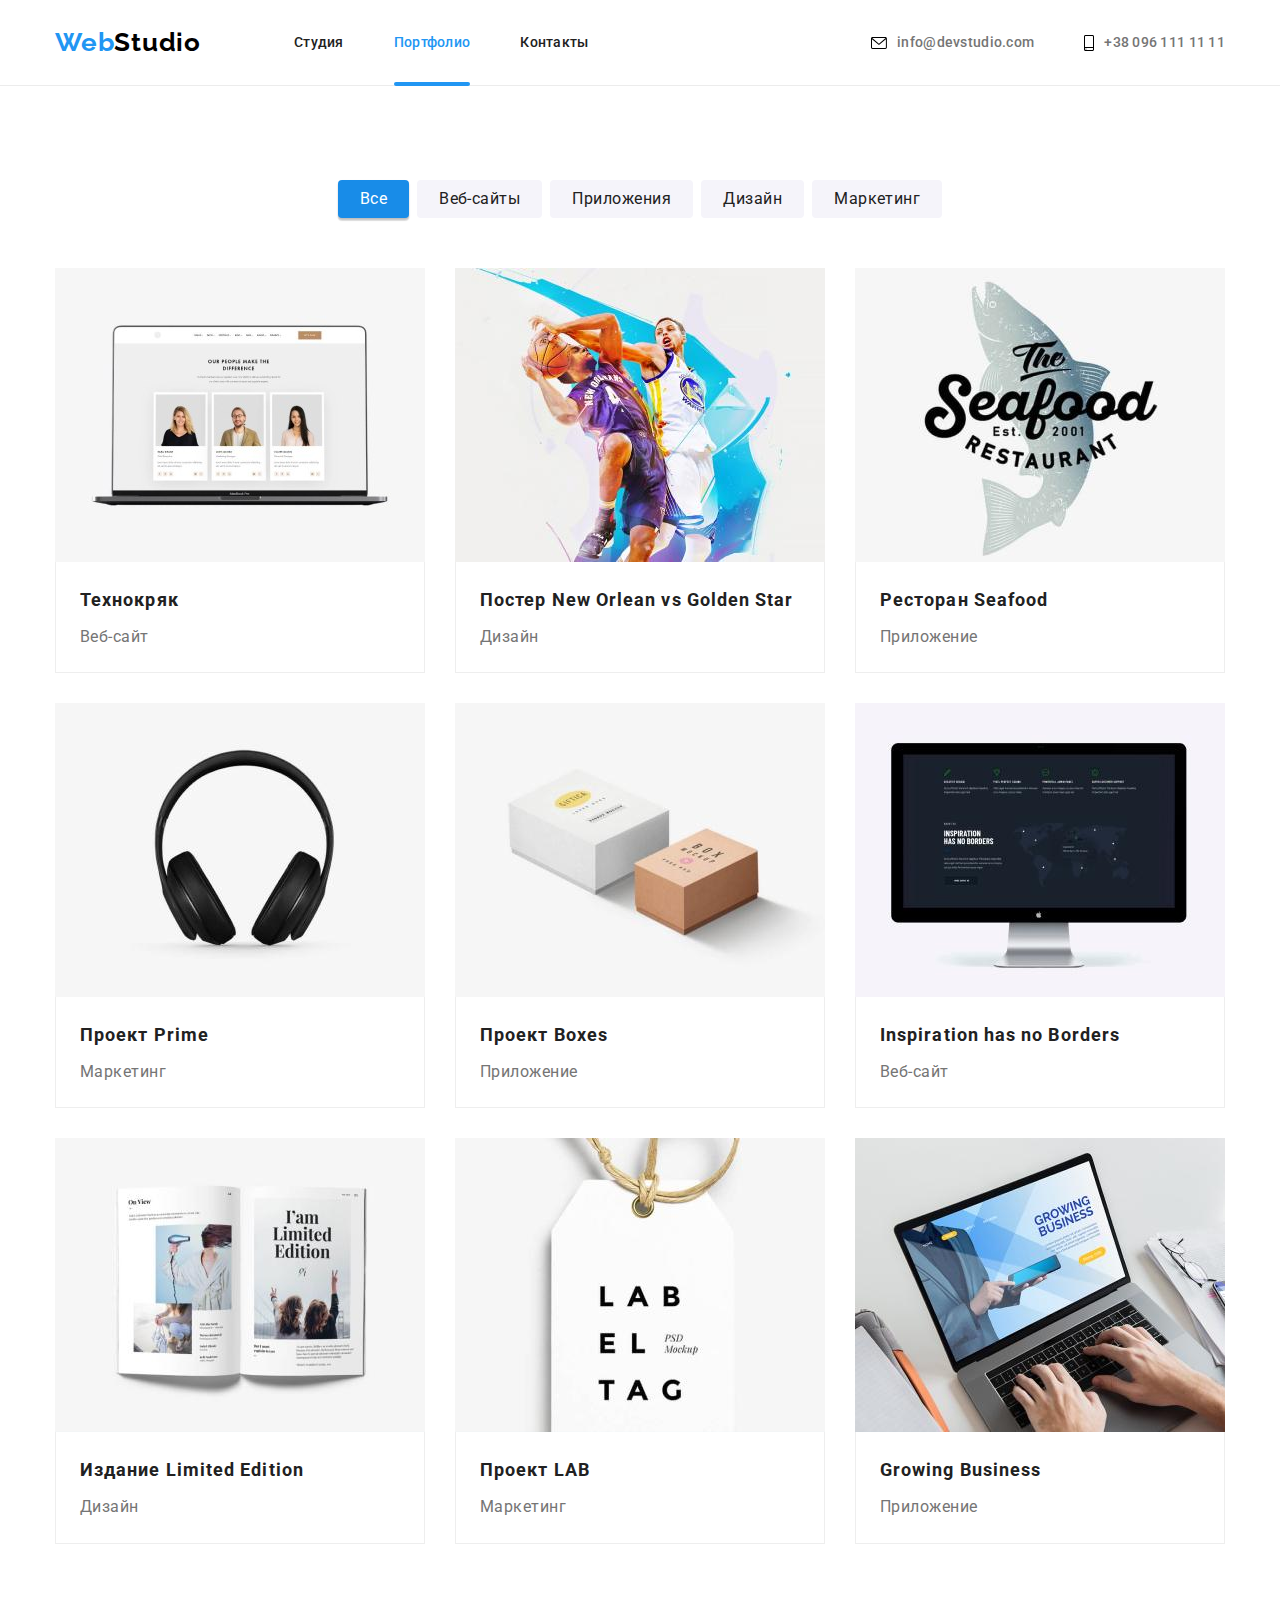
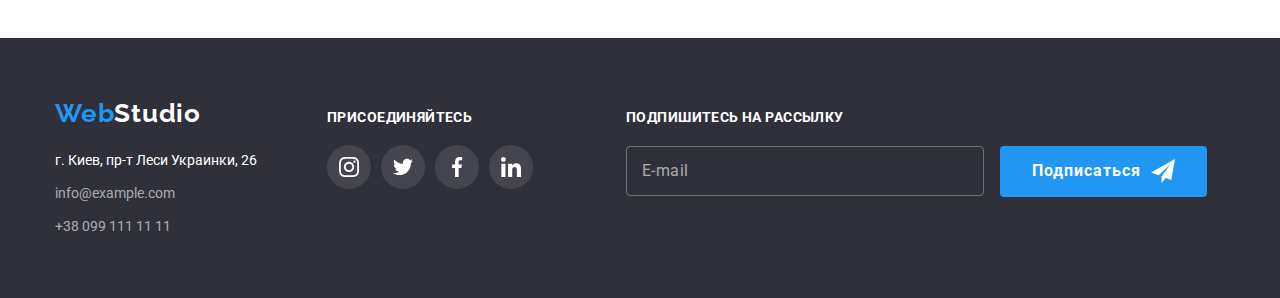
==== commit 78261a63: "додає радіо кнопки в меню portfolio" ====
--- a/portfolio.html
+++ b/portfolio.html
@@ -50,11 +50,30 @@
       <div class="container">
         <h1 class="title visually-hidden">Портфолио</h1>
         <ul class="menu list">
-          <li class="list-item"><button type="button" class="menu-button active">Все</button></li>
-          <li class="list-item"><button type="button" class="menu-button">Веб-сайты</button></li>
-          <li class="list-item"><button type="button" class="menu-button">Приложения</button></li>
-          <li class="list-item"><button type="button" class="menu-button">Дизайн</button></li>
-          <li class="list-item"><button type="button" class="menu-button">Маркетинг</button></li>
+          <li class="list-item">
+            <input class="select-item visually-hidden" id="all" type="radio" name="select-item" value="All" checked>
+            <label for="all" class="menu-button">Все</label>
+          </li>
+
+          <li class="list-item">
+            <input class="select-item visually-hidden" id="all-web" type="radio" name="select-item" value="All">
+            <label for="all-web" class="menu-button">Веб-сайты</label>
+          </li>
+
+          <li class="list-item">
+            <input class="select-item visually-hidden" id="apps" type="radio" name="select-item" value="All">
+            <label for="apps" class="menu-button">Приложения</label>
+          </li>
+
+          <li class="list-item">
+            <input class="select-item visually-hidden" id="design" type="radio" name="select-item" value="All">
+            <label for="design" class="menu-button">Дизайн</label>
+          </li>
+
+          <li class="list-item">
+            <input class="select-item visually-hidden" id="marketing" type="radio" name="select-item" value="All">
+            <label for="marketing" class="menu-button">Маркетинг</label>
+          </li>
         </ul>
 
         <ul class="projects list">
--- a/css/styles.css
+++ b/css/styles.css
@@ -5,6 +5,7 @@
   --secondary-white-color: rgba(255, 255, 255, 0.6);
   --text-color: #757575;
   --accent-color: #2196f3;
+  --accent-hover-color: #188CE8;
   --background-overlay: rgba(33, 150, 243, 0.9);
   --backdrop: rgba(0, 0, 0, 0.2);
   --work-beckground: rgba(47, 48, 58, 0.8);
@@ -245,6 +246,8 @@
   line-height: 1.9;
   text-align: center;
   letter-spacing: 0.06em;
+
+  transition: background-color 250ms cubic-bezier(0.4, 0, 0.2, 1);
 }
 .hero-button {
   display: block  
@@ -253,6 +256,7 @@
 .button:focus,
 .button:hover {
   cursor: pointer;
+  background-color: var(--accent-hover-color);
 }
 
 /* -----------------SPECIFICS-------------------- */
@@ -665,13 +669,14 @@
 }
 
 .menu-button {
+  display: inline-block;
   padding: 6px 22px;
   border-radius: 4px;
   border: 0;
   font-family: inherit;
   background-color: var(--gray-background);
   color: var(--header-color);
-  font-weight: 500;
+  
   font-size: 16px;
   line-height: 1.6;
   text-align: center;
@@ -681,6 +686,16 @@
   transition-property: background-color, color, box-shadow;
   transition-duration: 250ms;
   transition-timing-function: cubic-bezier(0.4, 0, 0.2, 1);
+}
+
+.select-item {
+  position: absolute;
+}
+
+.select-item:checked+.menu-button {
+  background-color: var(--accent-hover-color);
+  color: var(--basic-white-color);
+  box-shadow: var(--button-shadow);
 }
 
 .menu-button:hover,
@@ -690,11 +705,6 @@
   box-shadow: var(--button-shadow);
 }
 
-.menu-button.active {
-  background-color: var(--accent-color);
-  color: var(--basic-white-color);
-  box-shadow: var(--button-shadow);
-}
 
 /*---------------------PROJECTS------------------*/
 .projects {
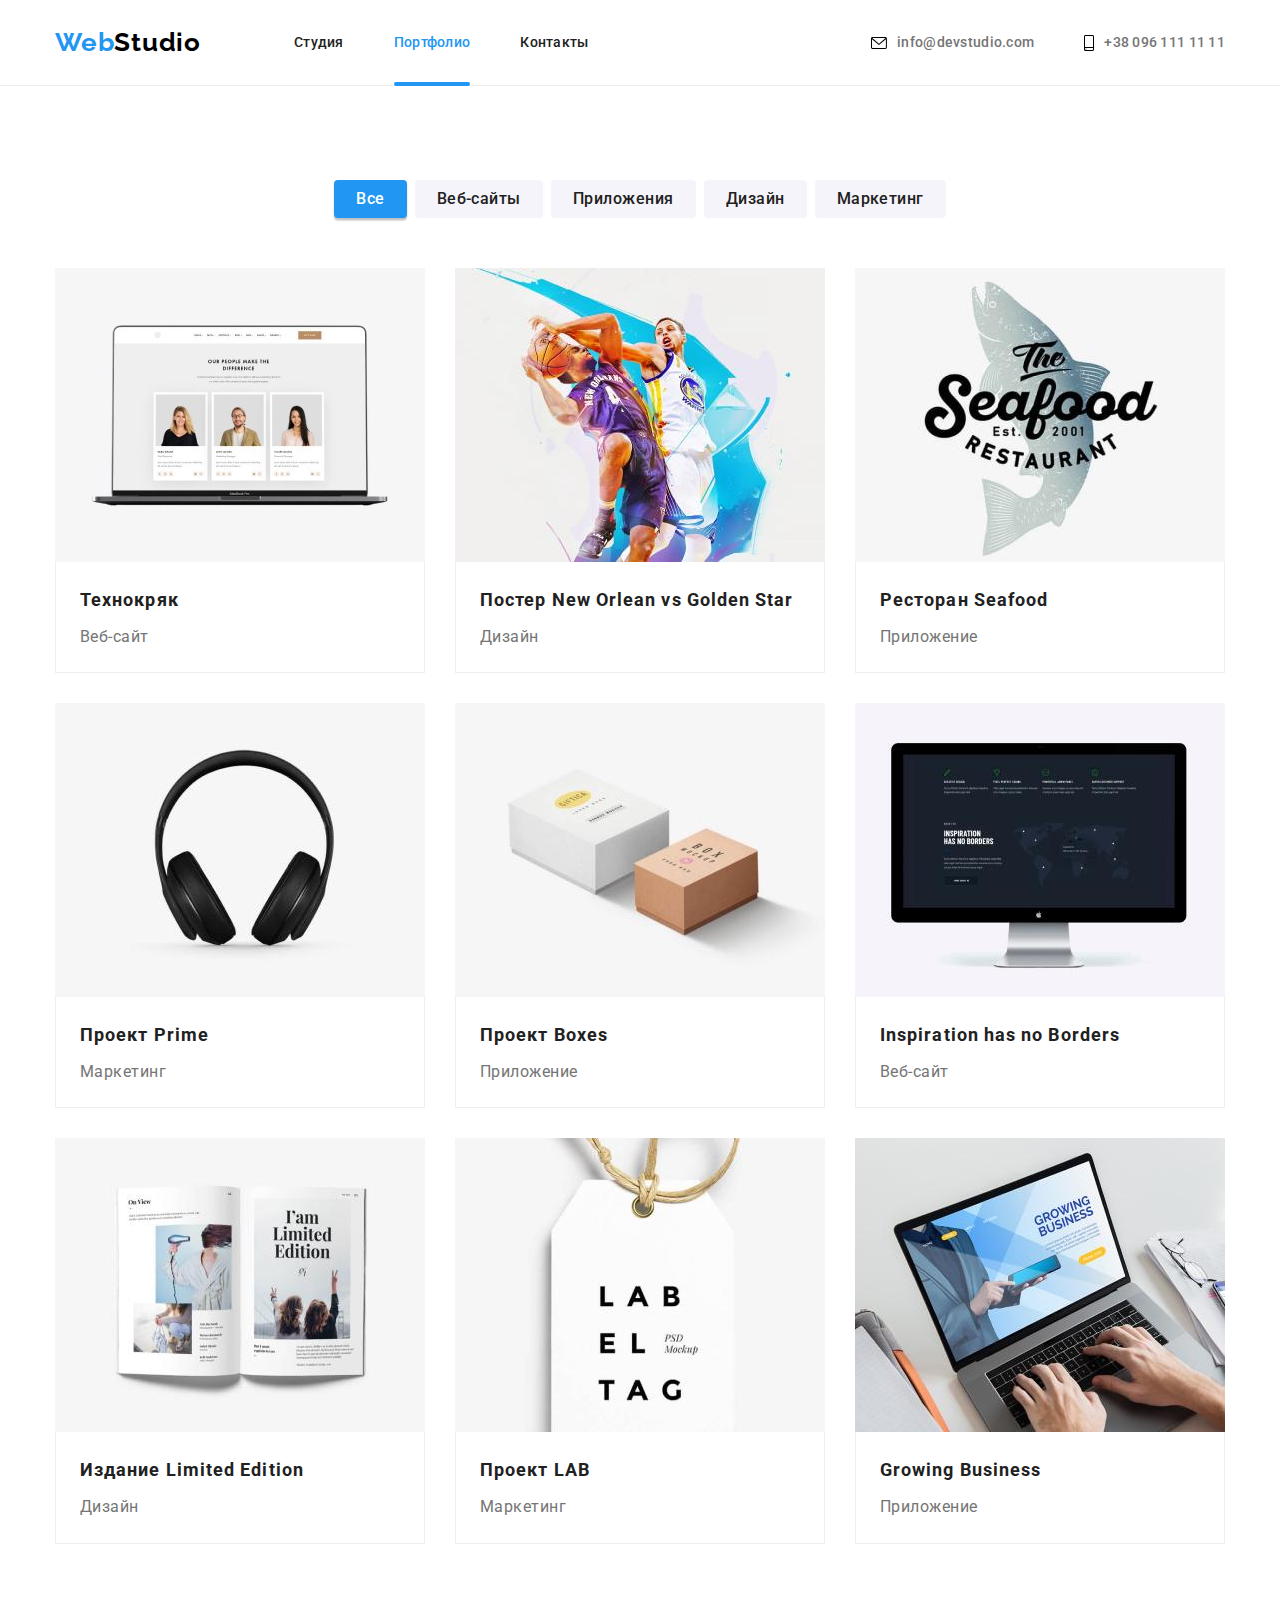
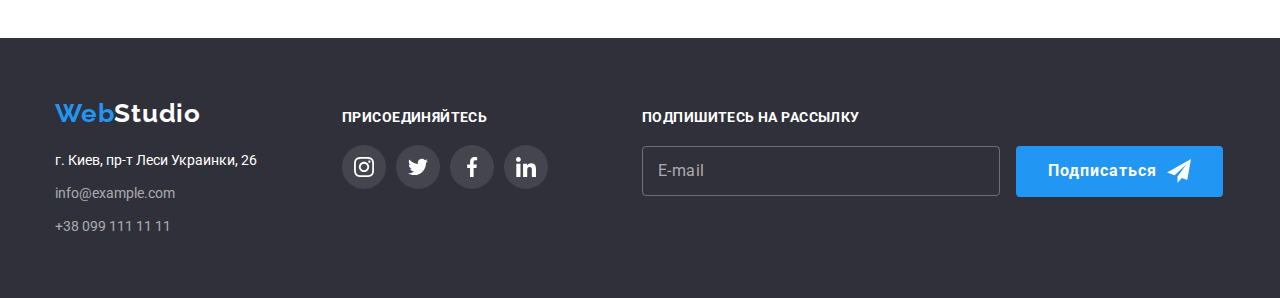
==== commit 6e7fd9d8: "Кнопки в портфоліо" ====
--- a/portfolio.html
+++ b/portfolio.html
@@ -51,28 +51,23 @@
         <h1 class="title visually-hidden">Портфолио</h1>
         <ul class="menu list">
           <li class="list-item">
-            <input class="select-item visually-hidden" id="all" type="radio" name="select-item" value="All" checked>
-            <label for="all" class="menu-button">Все</label>
-          </li>
-
-          <li class="list-item">
-            <input class="select-item visually-hidden" id="all-web" type="radio" name="select-item" value="All">
-            <label for="all-web" class="menu-button">Веб-сайты</label>
-          </li>
-
-          <li class="list-item">
-            <input class="select-item visually-hidden" id="apps" type="radio" name="select-item" value="All">
-            <label for="apps" class="menu-button">Приложения</label>
-          </li>
-
-          <li class="list-item">
-            <input class="select-item visually-hidden" id="design" type="radio" name="select-item" value="All">
-            <label for="design" class="menu-button">Дизайн</label>
-          </li>
-
-          <li class="list-item">
-            <input class="select-item visually-hidden" id="marketing" type="radio" name="select-item" value="All">
-            <label for="marketing" class="menu-button">Маркетинг</label>
+            <button type="button" class="menu-button active">Все</button>
+          </li>
+
+          <li class="list-item">
+            <button type="button" class="menu-button">Веб-сайты</button>
+          </li>
+
+          <li class="list-item">
+            <button type="button" class="menu-button">Приложения</button>
+          </li>
+
+          <li class="list-item">
+            <button type="button" class="menu-button">Дизайн</button>
+          </li>
+
+          <li class="list-item">
+            <button type="button" class="menu-button">Маркетинг</button>
           </li>
         </ul>
 
@@ -220,7 +215,6 @@
     </section>
   </main>
 
-  <!-- footer  -->
   <footer class="footer">
     <div class="container">
       <div>
@@ -244,8 +238,9 @@
           </ul>
         </address>
       </div>
+
       <div class="footer-follow">
-        <p class="footer-follow-paragraph">присоединяйтесь</p>
+        <strong class="footer-follow-paragraph">присоединяйтесь</strong>
         <ul class="footer-follow-list list">
           <li class="footer-follow-item"><a class="follow-link" href="">
               <svg class="footer-icon" height="20px" width="20px">
@@ -275,7 +270,7 @@
       </div>
 
       <form action="#" class="subscribe">
-        <b class="subscribe-title">Подпишитесь на рассылку</b>
+        <strong class="subscribe-title">Подпишитесь на рассылку</strong>
         <label class="subscribe-filed">
           <input type="email" name="user-email" class="subscribe-input" placeholder=" " required>
           <span class="subscribe-label">E-mail</span>
--- a/css/styles.css
+++ b/css/styles.css
@@ -461,6 +461,7 @@
   border-radius: 4px;
   background-color: var(--basic-white-color);
   color: var(--icon-color);
+  outline: transparent;
 
   transition-property: border-color, color;
   transition-duration: 250ms;
@@ -537,10 +538,11 @@
 }
 
 .footer-follow {
-  margin-left: 70px;
+  margin-left: 85px;
 }
 
 .footer-follow-paragraph {  
+  display: block;
   margin-bottom: 20px;
   font-weight: 700;
   font-size: 14px;
@@ -571,7 +573,7 @@
 /* ---------------------SUBSCRIBE-------------------- */
 
 .subscribe {
-  margin-left: 93px;
+  margin-left: 94px;
   flex-grow: 1;
 }
 
@@ -669,14 +671,13 @@
 }
 
 .menu-button {
-  display: inline-block;
   padding: 6px 22px;
   border-radius: 4px;
   border: 0;
   font-family: inherit;
   background-color: var(--gray-background);
   color: var(--header-color);
-  
+  font-weight: 500;
   font-size: 16px;
   line-height: 1.6;
   text-align: center;
@@ -686,16 +687,6 @@
   transition-property: background-color, color, box-shadow;
   transition-duration: 250ms;
   transition-timing-function: cubic-bezier(0.4, 0, 0.2, 1);
-}
-
-.select-item {
-  position: absolute;
-}
-
-.select-item:checked+.menu-button {
-  background-color: var(--accent-hover-color);
-  color: var(--basic-white-color);
-  box-shadow: var(--button-shadow);
 }
 
 .menu-button:hover,
@@ -705,6 +696,11 @@
   box-shadow: var(--button-shadow);
 }
 
+.menu-button.active {
+  background-color: var(--accent-color);
+  color: var(--basic-white-color);
+  box-shadow: var(--button-shadow);
+}
 
 /*---------------------PROJECTS------------------*/
 .projects {
@@ -821,6 +817,7 @@
   top: 50%;
   left: 50%;
   transform: translate(-50%, -50%);
+  padding: 40px;
   width: 528px;
   min-height: 581px;
   background: var(--basic-white-color);
@@ -868,10 +865,6 @@
   transform: rotate(90deg);
 }
 
-.modal-contact {
-  padding: 40px;
-}
-
 .modal-title{
   display: block;
   margin-bottom: 12px;
@@ -887,6 +880,13 @@
   width: 100%;
   display: block;
   margin-bottom: 10px;
+}
+
+.modal-contact-coment {
+  position: relative;
+  width: 100%;
+  display: block;
+  margin-bottom: 20px;
 }
 
 .contact-icon {
@@ -954,7 +954,6 @@
 .modal-contact-agreement {
   display: block;
   text-align: center;
-  margin-top: 20px;
   margin-bottom: 30px;
 }
 
